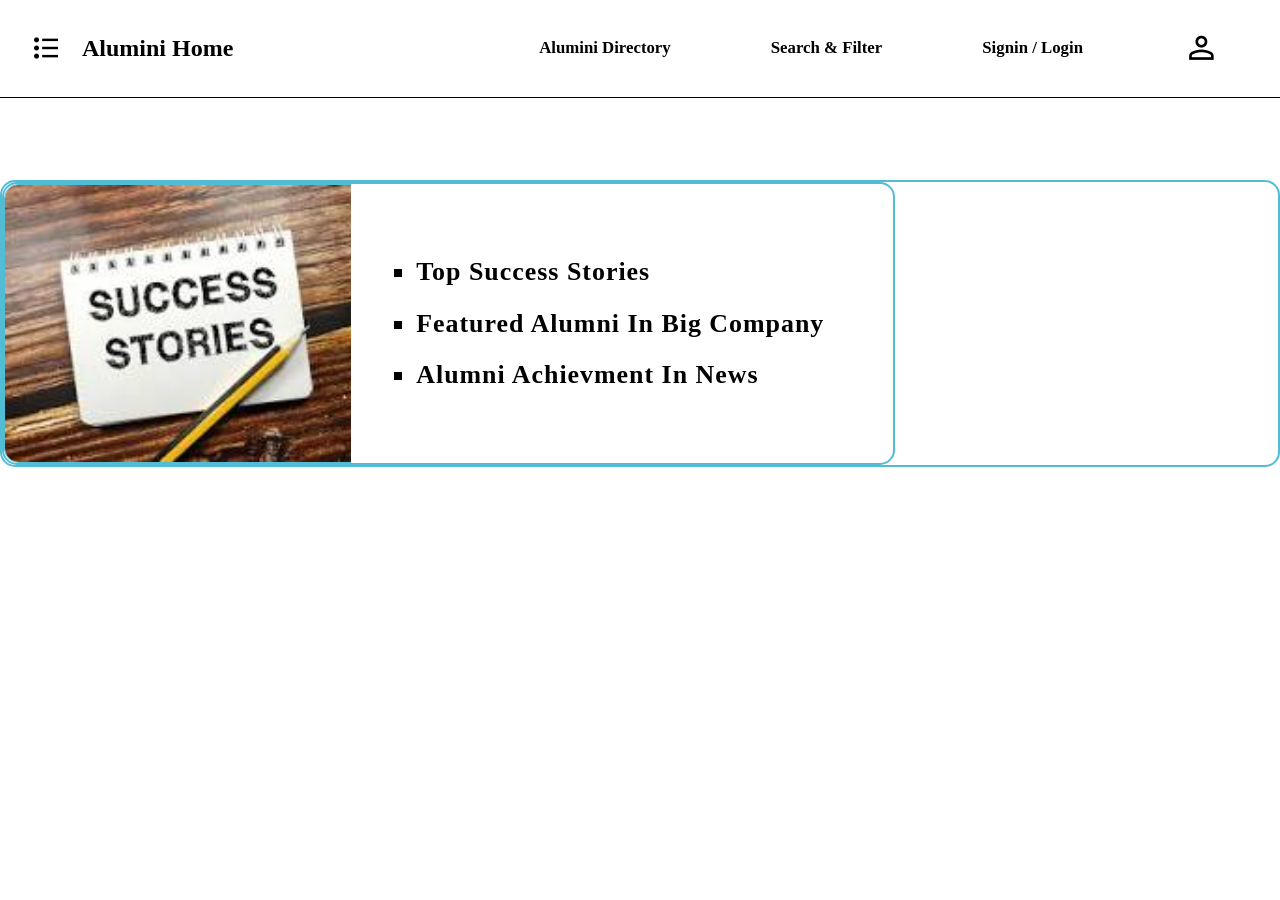
==== Alumni Page/Alumni.html @ 7acd4a12 "feat: add Alumni page with navigation bar and responsive design" ====
<!DOCTYPE html>
<html lang="en">
<head>
    <meta charset="UTF-8">
    <meta name="viewport" content="width=device-width, initial-scale=1.0">
    <title>College Management System</title>
    <link rel="stylesheet"
        href="https://fonts.googleapis.com/css2?family=Material+Symbols+Outlined:opsz,wght,FILL,GRAD@20..48,100..700,0..1,-50..200" />
    <link rel="stylesheet" href="Alumni.css">
</head>
<body>
    <!-- Navigation Bar -->
    <nav>
        <div class="navbar">
            <div id="nav-left">
                <span id="menu-icon" class="material-symbols-outlined">format_list_bulleted</span>
                <h1>Alumini Home</h1>
            </div>

            <div id="nav-right">
                <h1>Alumini Directory</h1>
                <h1>Search & Filter</h1>
                <h1>Signin / Login</h1>
                <span id="person-icon" class="material-symbols-outlined">person</span>
            </div>
        </div>
    </nav>

    <main>
        <div class="highlight-sec">
            <div class="story">
                <img src="Images/success stories.jpg" alt="success" srcset="">
                <div id="story">
                    <ul>
                        <li>Top Success Stories</li>
                        <li> Featured Alumni In Big Company</li>
                        <li>Alumni Achievment In News</li>
                    </ul>
                </div>
            </div>

            <div class="dashboard">

            </div>
        </div>
    </main>
</body>
</html>
---- Alumni Page/Alumni.css ----
* {
    margin: 0;
    padding: 0;
    box-sizing: border-box;
}

/* Navigation Bar */
.navbar {
    display: flex;
    flex-direction: row;
    align-items: center;
    justify-content: space-between;
    width: 100%;
    height: auto;
    min-height: 80px;
    padding: 20px;
    border-bottom: 1px solid black;
    flex-wrap: wrap;
    gap: 15px;
    position: fixed;
    z-index: 1000;
    top: 0;
    left: 0;
    right: 0;
    background-color: white;
}

#nav-left {
    display: flex;
    flex-direction: row;
    align-items: center;
    justify-content: center;
    gap: 15px;
}

#nav-left{
    font-size: 1rem;
}

#menu-icon {
     font-size: 2rem !important;
}

#nav-right h1:hover {
    cursor: pointer;
    color: rgb(57, 3, 252);
    transition: color 0.3s ease;
}

#person-icon:hover {
    cursor: pointer;
}

#nav-right {
    font-size: 0.7rem;
    display: flex;
    flex-direction: row;
    align-items: center;
    gap: 20px;
    flex-wrap: wrap;
}


#person-icon {
    font-size: 2.3rem !important;
}


/* Tablet Styles */
@media (min-width: 768px) {

    #nav-left {
        gap: 20px;
    }

    #nav-right {
        gap: 50px;
    }
}

/* Desktop Styles */
@media (min-width: 1024px) {
    .navbar {
        padding: 30px;
    }

    #nav-right {
        gap: 100px;
    }

    #person-icon {
        margin-right: 30px;
    }
}

.highlight-sec {
    width: 100%;
    height: auto;
    min-height: 200px;
    margin-top: 180px;
    border: 2px solid rgba(15, 161, 197, 0.712);
    border-radius: 15px;
    display: flex;
    flex-direction: row;
    align-items: center;
    justify-content: space-between;
}

.story {
    width: 70%;
    height: auto;
    min-height: 200px;
    border: 2px solid rgba(15, 161, 197, 0.712);
    border-radius: 15px;
    display: flex;
    flex-direction: row;
    align-items: center;
    /* justify-content: space-between; */
    overflow: hidden;
    gap: 20px;
}

.story img {
    width: 40%;
    height: 100%;
    min-height: 200px;
    border-top-left-radius: 15px;
    border-bottom-left-radius: 15px;
    object-fit: cover;
    border:1px solid rgba(15, 161, 197, 0.712);
    border-right:none ;
}

#story {
    width: 60%;
    height: 100%;
    padding: 20px;
    display: flex;
    flex-direction: column;
    align-items: space-between;
    justify-content: center;
    /* gap: 20px; */
}


#story li{
    line-height: 2em;
    font-size: 1.2em;
    list-style-type:square ;
    margin-left: 20px;
    font-weight: bold;
    letter-spacing: 1px;
}

/* Large Desktop (1400px and above) */
@media (min-width: 1400px) {
    .highlight-sec {
        min-height: 300px;
        margin-top: 200px;
    }
    
    .story {
        min-height: 300px;
    }
    
    .story img {
        min-height: 300px;
    }
    
    #story {
        padding: 30px;
        gap: 15px;
        font-size: 1.5em;
    }
}

/* Desktop (1200px to 1399px) */
@media (min-width: 1200px) and (max-width: 1399px) {
    .highlight-sec {
        min-height: 250px;
    }
    
    .story {
        min-height: 250px;
    }
    
    .story img {
        min-height: 250px;
    }
    
    #story {
        padding: 25px;
        gap: 12px;
        font-size: 1.35em;
    }
}

/* Tablet (769px to 1199px) */
@media (min-width: 769px) and (max-width: 1199px) {
    .highlight-sec {
        margin-top: 180px;
    }
    
    .story {
        width: 85%;
    }
    
    #story {
        font-size: 1.1em;
    }
}

/* Tablet (768px and below) */
@media (max-width: 768px) {
    .highlight-sec {
        margin-top: 180px;
        flex-direction: column;
        padding: 15px;
    }
    
    .story {
        width: 100%;
        min-height: 300px;
        flex-direction: column;
    }
    
    .story img {
        width: 100%;
        height: 200px;
        min-height: 200px;
        border-radius: 15px 15px 0 0;
        border-bottom-left-radius: 0;
    }
    
    #story {
        width: 100%;
        padding: 15px;
        align-items: center;
        text-align: center;
        font-size: 1em;
    }
}

/* Mobile (480px and below) */
@media (max-width: 480px) {
    .highlight-sec {
        margin-top: 60px;
        padding: 10px;
    }
    
    .story {
        min-height: 250px;
    }
    
    .story img {
        height: 150px;
        min-height: 150px;
    }
    
    #story {
        padding: 10px;
        font-size: 0.9em;
        gap: 8px;
    }
}
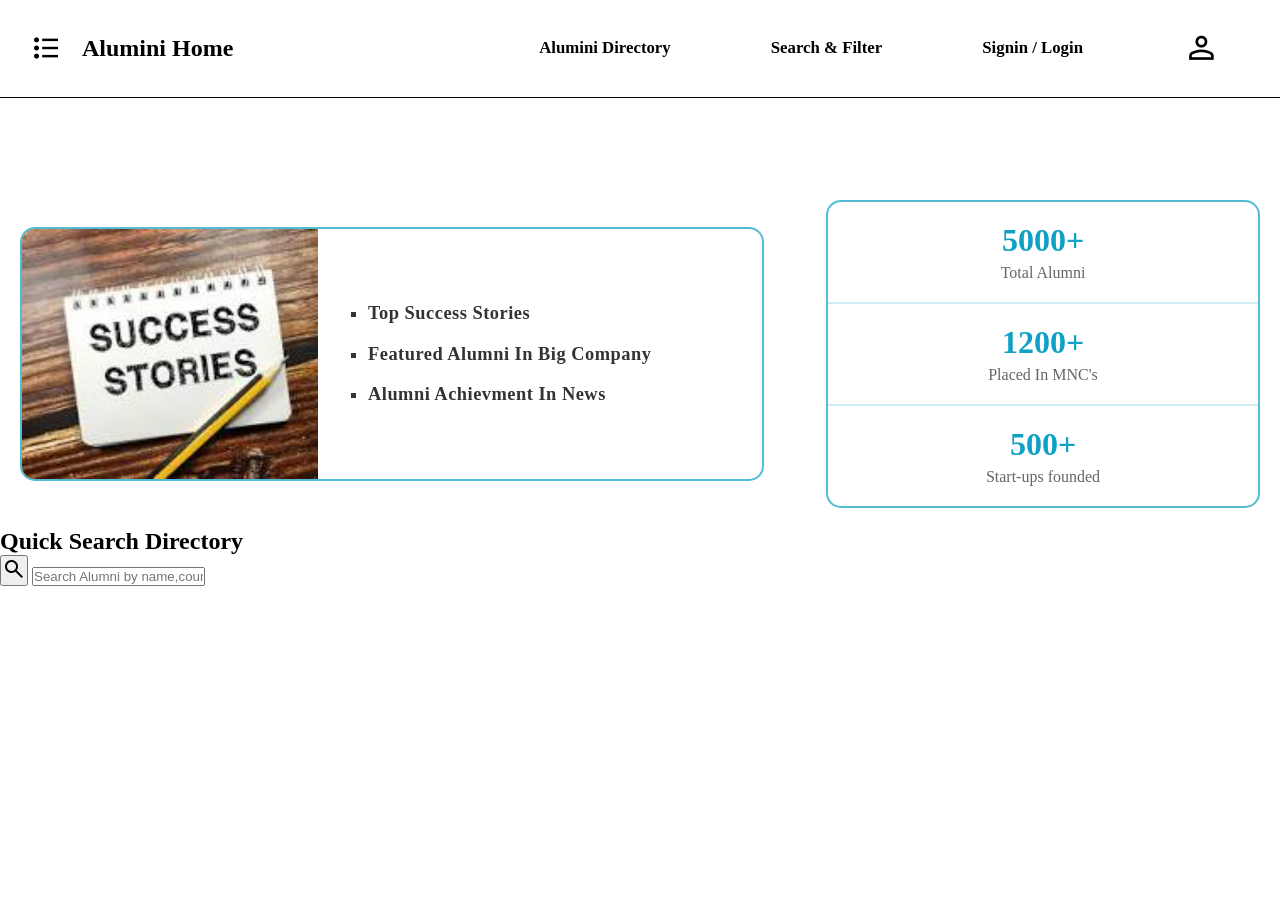
==== commit 829a9e6c: "feat: enhance Alumni page layout with new dashboard items and semantic structure" ====
--- a/Alumni Page/Alumni.html
+++ b/Alumni Page/Alumni.html
@@ -27,7 +27,7 @@
     </nav>
 
     <main>
-        <div class="highlight-sec">
+        <section class="highlight-sec">
             <div class="story">
                 <img src="Images/success stories.jpg" alt="success" srcset="">
                 <div id="story">
@@ -40,9 +40,31 @@
             </div>
 
             <div class="dashboard">
+                <div class="dash-item">
+                    <h2>5000+</h2>
+                    <p>Total Alumni</p>
+                </div>
 
+                <div class="dash-item">
+                    <h2>1200+</h2>
+                    <p>Placed In MNC's</p>
+                </div>
+
+                <div class="dash-item">
+                    <h2>500+</h2>
+                    <p>Start-ups founded</p>
+                </div>
             </div>
-        </div>
+        </section>
+
+        <section class="directory">
+            <div class="search-bar">
+            <h1>Quick Search Directory</h1>
+                <button id="search-icon"><span class="material-symbols-outlined">search</span></button>
+                <input type="text" placeholder="Search Alumni by name,cour...">
+                
+            </div>
+        </section>
     </main>
 </body>
 </html>
--- a/Alumni Page/Alumni.css
+++ b/Alumni Page/Alumni.css
@@ -98,16 +98,18 @@
     height: auto;
     min-height: 200px;
     margin-top: 180px;
-    border: 2px solid rgba(15, 161, 197, 0.712);
-    border-radius: 15px;
     display: flex;
     flex-direction: row;
     align-items: center;
     justify-content: space-between;
-}
+    gap: 20px;
+    padding: 20px;
+}
+
+
 
 .story {
-    width: 70%;
+    width: 60%;
     height: auto;
     min-height: 200px;
     border: 2px solid rgba(15, 161, 197, 0.712);
@@ -115,41 +117,92 @@
     display: flex;
     flex-direction: row;
     align-items: center;
-    /* justify-content: space-between; */
     overflow: hidden;
-    gap: 20px;
-}
+    gap: 0;
+    background: white;
+    transition: transform 0.3s ease;
+}
+
 
 .story img {
     width: 40%;
     height: 100%;
     min-height: 200px;
-    border-top-left-radius: 15px;
-    border-bottom-left-radius: 15px;
     object-fit: cover;
-    border:1px solid rgba(15, 161, 197, 0.712);
-    border-right:none ;
-}
+    border: none;
+    transition: transform 0.3s ease;
+}
+
+
 
 #story {
     width: 60%;
     height: 100%;
+    padding: 25px;
+    display: flex;
+    flex-direction: column;
+    justify-content: center;
+}
+
+
+#story li {
+    line-height: 2.2em;
+    font-size: 1.1em;
+    list-style-type: square;
+    margin-left: 20px;
+    font-weight: 600;
+    letter-spacing: 0.5px;
+    color: #333;
+    transition: color 0.3s ease, transform 0.3s ease;
+}
+
+
+.dashboard {
+    width: 35%;
+    height: auto;
+    min-height: 200px;
+    border: 2px solid rgba(15, 161, 197, 0.712);
+    border-radius: 15px;
+    display: flex;
+    flex-direction: column;
+    overflow: hidden;
+    gap: 0;
+    padding: 0;
+    background: white;
+}
+
+.dash-item {
+    flex: 1;
+    display: flex;
+    flex-direction: column;
+    align-items: center;
+    justify-content: center;
     padding: 20px;
-    display: flex;
-    flex-direction: column;
-    align-items: space-between;
-    justify-content: center;
-    /* gap: 20px; */
-}
-
-
-#story li{
-    line-height: 2em;
-    font-size: 1.2em;
-    list-style-type:square ;
-    margin-left: 20px;
+    border-bottom: 2px solid rgba(15, 161, 197, 0.2);
+    transition: all 0.3s ease;
+}
+
+.dash-item:last-child {
+    border-bottom: none;
+}
+
+
+.dash-item h2 {
+    font-size: 2em;
     font-weight: bold;
-    letter-spacing: 1px;
+    color: rgba(15, 161, 197, 1);
+    margin: 0;
+    margin-bottom: 5px;
+}
+
+
+
+.dash-item p {
+    font-size: 1em;
+    font-weight: 500;
+    color: #666;
+    margin: 0;
+    text-align: center;
 }
 
 /* Large Desktop (1400px and above) */
@@ -157,6 +210,7 @@
     .highlight-sec {
         min-height: 300px;
         margin-top: 200px;
+        gap: 25px;
     }
     
     .story {
@@ -168,9 +222,24 @@
     }
     
     #story {
-        padding: 30px;
-        gap: 15px;
-        font-size: 1.5em;
+        padding: 35px;
+    }
+    
+    #story li {
+        font-size: 1.3em;
+        line-height: 2.5em;
+    }
+    
+    .dashboard {
+        min-height: 300px;
+    }
+    
+    .dash-item h2 {
+        font-size: 2.5em;
+    }
+    
+    .dash-item p {
+        font-size: 1.1em;
     }
 }
 
@@ -178,6 +247,7 @@
 @media (min-width: 1200px) and (max-width: 1399px) {
     .highlight-sec {
         min-height: 250px;
+        gap: 20px;
     }
     
     .story {
@@ -189,77 +259,159 @@
     }
     
     #story {
-        padding: 25px;
-        gap: 12px;
-        font-size: 1.35em;
-    }
-}
-
-/* Tablet (769px to 1199px) */
-@media (min-width: 769px) and (max-width: 1199px) {
-    .highlight-sec {
-        margin-top: 180px;
-    }
-    
-    .story {
-        width: 85%;
+        padding: 30px;
+    }
+    
+    #story li {
+        font-size: 1.15em;
+    }
+    
+    .dashboard {
+        min-height: 250px;
+    }
+}
+
+/* Tablet Landscape (992px to 1199px) */
+@media (min-width: 992px) and (max-width: 1199px) {
+    .highlight-sec {
+        margin-top: 150px;
+        gap: 15px;
+    }
+    
+    .story {
+        width: 58%;
+    }
+    
+    .dashboard {
+        width: 38%;
+    }
+    
+    #story li {
+        font-size: 1em;
+        line-height: 2em;
+    }
+    
+    .dash-item h2 {
+        font-size: 2em;
+    }
+}
+
+/* Tablet Portrait (768px to 991px) */
+@media (min-width: 768px) and (max-width: 991px) {
+    .highlight-sec {
+        margin-top: 120px;
+        flex-direction: column;
+        gap: 20px;
+        padding: 20px;
+    }
+    
+    .story {
+        width: 100%;
+        min-height: 250px;
+    }
+    
+    .story img {
+        width: 35%;
+        min-height: 250px;
     }
     
     #story {
-        font-size: 1.1em;
-    }
-}
-
-/* Tablet (768px and below) */
-@media (max-width: 768px) {
-    .highlight-sec {
-        margin-top: 180px;
+        width: 65%;
+        padding: 20px;
+    }
+    
+    .dashboard {
+        width: 100%;
+        flex-direction: row;
+        min-height: auto;
+    }
+    
+    .dash-item {
+        border-bottom: none;
+        border-right: 2px solid rgba(15, 161, 197, 0.2);
+        padding: 30px 20px;
+    }
+    
+    .dash-item:last-child {
+        border-right: none;
+    }
+}
+
+/* Mobile (below 768px) */
+@media (max-width: 767px) {
+    .highlight-sec {
+        margin-top: 100px;
         flex-direction: column;
         padding: 15px;
-    }
-    
-    .story {
-        width: 100%;
-        min-height: 300px;
+        gap: 15px;
+    }
+    
+    .story {
+        width: 100%;
+        min-height: 280px;
         flex-direction: column;
     }
     
     .story img {
         width: 100%;
-        height: 200px;
-        min-height: 200px;
+        height: 180px;
+        min-height: 180px;
         border-radius: 15px 15px 0 0;
-        border-bottom-left-radius: 0;
     }
     
     #story {
         width: 100%;
-        padding: 15px;
-        align-items: center;
-        text-align: center;
+        padding: 20px;
+    }
+    
+    #story li {
         font-size: 1em;
-    }
-}
-
-/* Mobile (480px and below) */
-@media (max-width: 480px) {
+        line-height: 2em;
+    }
+    
+    .dashboard {
+        width: 100%;
+    }
+    
+    .dash-item {
+        padding: 25px;
+    }
+}
+
+/* Small Mobile (below 480px) */
+@media (max-width: 479px) {
     .highlight-sec {
         margin-top: 60px;
         padding: 10px;
     }
     
     .story {
-        min-height: 250px;
+        min-height: 240px;
     }
     
     .story img {
-        height: 150px;
-        min-height: 150px;
+        height: 140px;
+        min-height: 140px;
     }
     
     #story {
-        padding: 10px;
+        padding: 15px;
+    }
+    
+    #story li {
         font-size: 0.9em;
-        gap: 8px;
+        line-height: 1.8em;
+    }
+    
+    .dash-item {
+        padding: 18px;
+    }
+    
+    .dash-item h2 {
+        font-size: 1.8em;
+    }
+    
+    .dash-item p {
+        font-size: 0.9em;
     }
 }
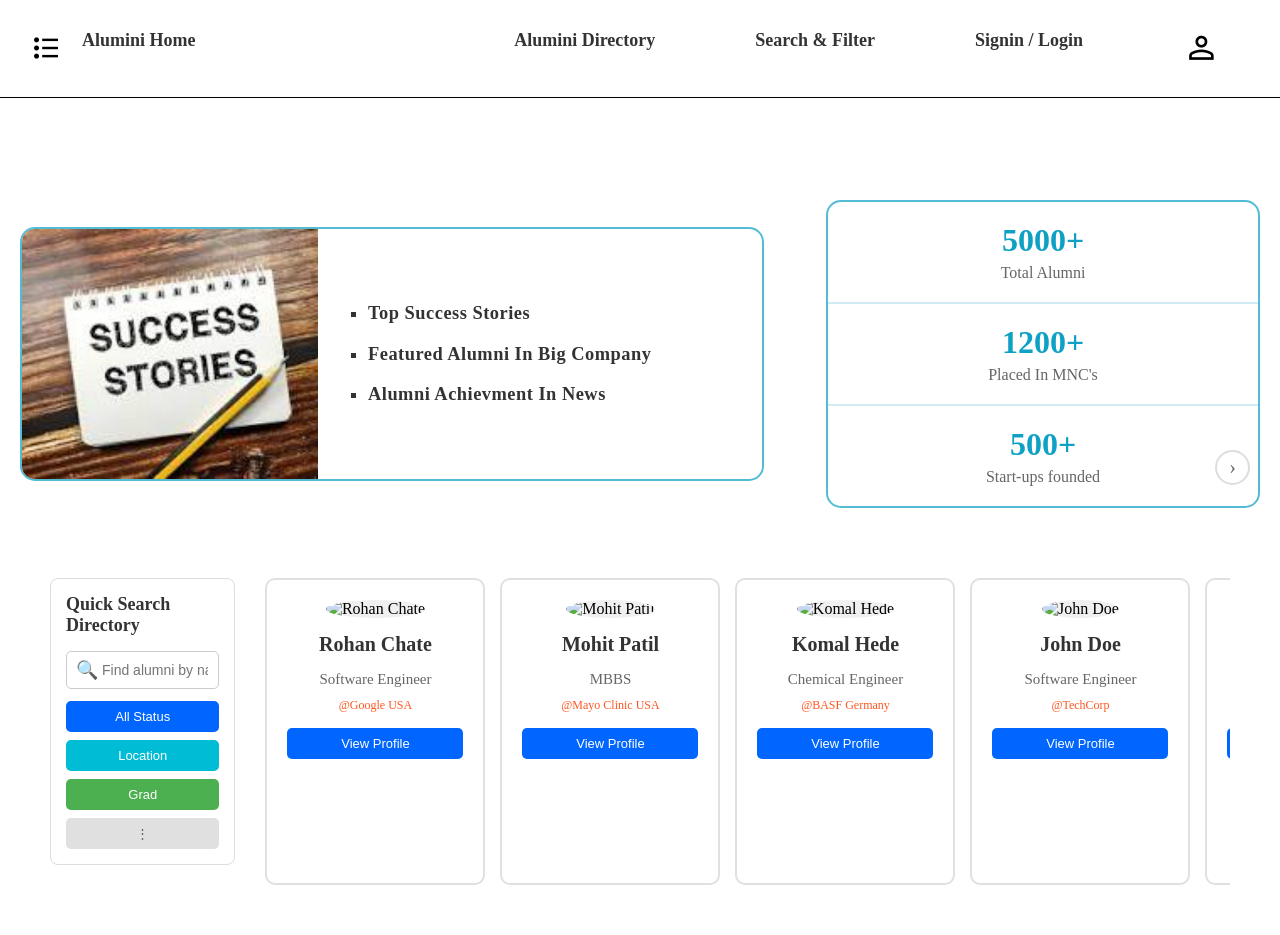
==== commit 5c5de4fc: "feat: implement search functionality and alumni cards display on the Alumni page" ====
--- a/Alumni Page/Alumni.html
+++ b/Alumni Page/Alumni.html
@@ -58,13 +58,74 @@
         </section>
 
         <section class="directory">
+        
+        <div class="search-container">
+            <h1>Quick Search Directory</h1>
             <div class="search-bar">
-            <h1>Quick Search Directory</h1>
-                <button id="search-icon"><span class="material-symbols-outlined">search</span></button>
-                <input type="text" placeholder="Search Alumni by name,cour...">
-                
+                <span class="search-icon">🔍</span>
+                <input type="text" placeholder="Find alumni by name,course...">
             </div>
-        </section>
+            
+            <div class="filter-buttons">
+                <button class="filter-btn all">All Status</button>
+                <button class="filter-btn location">Location</button>
+                <button class="filter-btn grad">Grad</button>
+                <button class="filter-btn more">⋮</button>
+            </div>
+        </div>
+
+        <div class="alumni-cards">
+            <div class="card">
+                <img src="https://i.pravatar.cc/150?img=33" alt="Rohan Chate">
+                <h2>Rohan Chate</h2>
+                <p class="role">Software Engineer</p>
+                <p class="company">@Google USA</p>
+                <button class="view-pro">View Profile</button>
+            </div>
+
+            <div class="card">
+                <img src="https://i.pravatar.cc/150?img=12" alt="Mohit Patil">
+                <h2>Mohit Patil</h2>
+                <p class="role">MBBS</p>
+                <p class="company">@Mayo Clinic USA</p>
+                <button class="view-pro">View Profile</button>
+            </div>
+
+            <div class="card">
+                <img src="https://i.pravatar.cc/150?img=47" alt="Komal Hede">
+                <h2>Komal Hede</h2>
+                <p class="role">Chemical Engineer</p>
+                <p class="company">@BASF Germany</p>
+                <button class="view-pro">View Profile</button>
+            </div>
+
+            <div class="card">
+                <img src="https://i.pravatar.cc/150?img=68" alt="John Doe">
+                <h2>John Doe</h2>
+                <p class="role">Software Engineer</p>
+                <p class="company">@TechCorp</p>
+                <button class="view-pro">View Profile</button>
+            </div>
+
+            <div class="card">
+                <img src="https://i.pravatar.cc/150?img=45" alt="Jane Smith">
+                <h2>Jane Smith</h2>
+                <p class="role">Marketing Manager</p>
+                <p class="company">@MarketInc</p>
+                <button class="view-pro">View Profile</button>
+            </div>
+
+            <div class="card">
+                <img src="https://i.pravatar.cc/150?img=15" alt="Mike Johnson">
+                <h2>Mike Johnson</h2>
+                <p class="role">Data Scientist</p>
+                <p class="company">@DataWorks</p>
+                <button class="view-pro">View Profile</button>
+            </div>
+        </div>
+
+        <div class="arrow">›</div>
+    </section>
     </main>
 </body>
 </html>
--- a/Alumni Page/Alumni.css
+++ b/Alumni Page/Alumni.css
@@ -414,4 +414,266 @@
     .dash-item p {
         font-size: 0.9em;
     }
-}+}
+
+
+        .directory {
+            max-width: 100%;
+            margin: 0 auto;
+            display: flex;
+            gap: 30px;                        
+            margin: 50px;
+            height: auto;
+        }
+
+        h1 {
+            font-size: 18px;
+            font-weight: bold;
+            margin-bottom: 15px;
+            color: #333;
+        }
+
+        .search-container {
+            background: white;
+            border: 1px solid #ddd;
+            border-radius: 8px;
+            padding: 15px;
+            margin-bottom: 20px;
+        }
+
+        .search-bar {
+            position: relative;
+            margin-bottom: 12px;
+        }
+
+        .search-bar input {
+            width: 100%;
+            padding: 10px 10px 10px 35px;
+            border: 1px solid #ccc;
+            border-radius: 5px;
+            font-size: 14px;
+        }
+
+        .search-icon {
+            position: absolute;
+            left: 10px;
+            top: 50%;
+            transform: translateY(-50%);
+            font-size: 18px;
+            color: #666;
+        }
+
+        .filter-buttons {
+            display: flex;
+            flex-direction:column;
+            gap: 8px;
+        }
+
+        .filter-btn {
+            padding: 8px 16px;
+            border: none;
+            border-radius: 5px;
+            font-size: 13px;
+            cursor: pointer;
+        }
+
+        .filter-btn.all {
+            background: #0066ff;
+            color: white;
+        }
+
+        .filter-btn.location {
+            background: #00bcd4;
+            color: white;
+        }
+
+        .filter-btn.grad {
+            background: #4caf50;
+            color: white;
+        }
+
+        .filter-btn.more {
+            background: #e0e0e0;
+            color: #666;
+            padding: 8px 12px;
+        }
+
+        .alumni-cards {
+            display: flex;
+            gap: 15px;
+            overflow-x: auto;
+        }
+
+        .card {
+            min-width: 220px;
+            background: white;
+            border: 2px solid #e0e0e0;
+            border-radius: 10px;
+            padding: 20px;
+            text-align: center;
+        }
+
+        .card img {
+            width: 100px;
+            height: 100px;
+            border-radius: 50%;
+            margin-bottom: 15px;
+            background: #f0f0f0;
+        }
+
+        .card h2 {
+            font-size: 20px;
+            font-weight: bold;
+            color: #333;
+            margin-bottom: 15px;
+        }
+
+        .card .role {
+            font-size: 15px;
+            color: #666;
+            margin-bottom: 10px;
+        }
+
+        .card .company {
+            font-size: 12px;
+            color: #ff5722;
+            margin-bottom: 15px;
+        }
+
+        .view-pro {
+            width: 100%;
+            padding: 8px;
+            background: #0066ff;
+            color: white;
+            border: none;
+            border-radius: 5px;
+            font-size: 13px;
+            cursor: pointer;
+        }
+
+        .arrow {
+            position: fixed;
+            right: 30px;
+            top: 50%;
+            background: white;
+            border: 2px solid #ddd;
+            border-radius: 50%;
+            width: 35px;
+            height: 35px;
+            display: flex;
+            align-items: center;
+            justify-content: center;
+            font-size: 20px;
+            color: #666;
+            cursor: pointer;
+        }
+
+        @media (max-width: 768px) {
+            body {
+                padding: 15px;
+            }
+
+            h1 {
+                font-size: 16px;
+            }
+
+            .search-container {
+                padding: 12px;
+            }
+
+            .search-bar input {
+                font-size: 13px;
+                padding: 8px 8px 8px 32px;
+            }
+
+            .filter-buttons {
+                flex-wrap: wrap;
+            }
+
+            .filter-btn {
+                padding: 7px 12px;
+                font-size: 12px;
+            }
+
+            .alumni-cards {
+                gap: 12px;
+            }
+
+            .card {
+                min-width: 180px;
+                padding: 15px;
+            }
+
+            .card img {
+                width: 70px;
+                height: 70px;
+            }
+
+            .card h2 {
+                font-size: 14px;
+            }
+
+            .card .role {
+                font-size: 12px;
+            }
+
+            .card .company {
+                font-size: 11px;
+            }
+
+            .view-pro {
+                font-size: 12px;
+                padding: 7px;
+            }
+
+            .arrow {
+                width: 30px;
+                height: 30px;
+                right: 15px;
+                font-size: 18px;
+            }
+        }
+
+        @media (max-width: 480px) {
+            body {
+                padding: 10px;
+            }
+
+            h1 {
+                font-size: 15px;
+                margin-bottom: 12px;
+            }
+
+            .search-container {
+                padding: 10px;
+            }
+
+            .filter-btn {
+                padding: 6px 10px;
+                font-size: 11px;
+            }
+
+            .card {
+                min-width: 160px;
+                padding: 12px;
+            }
+
+            .card img {
+                width: 60px;
+                height: 60px;
+                margin-bottom: 10px;
+            }
+
+            .card h2 {
+                font-size: 13px;
+            }
+
+            .card .role {
+                font-size: 11px;
+            }
+
+            .card .company {
+                font-size: 10px;
+                margin-bottom: 12px;
+            }
+        }
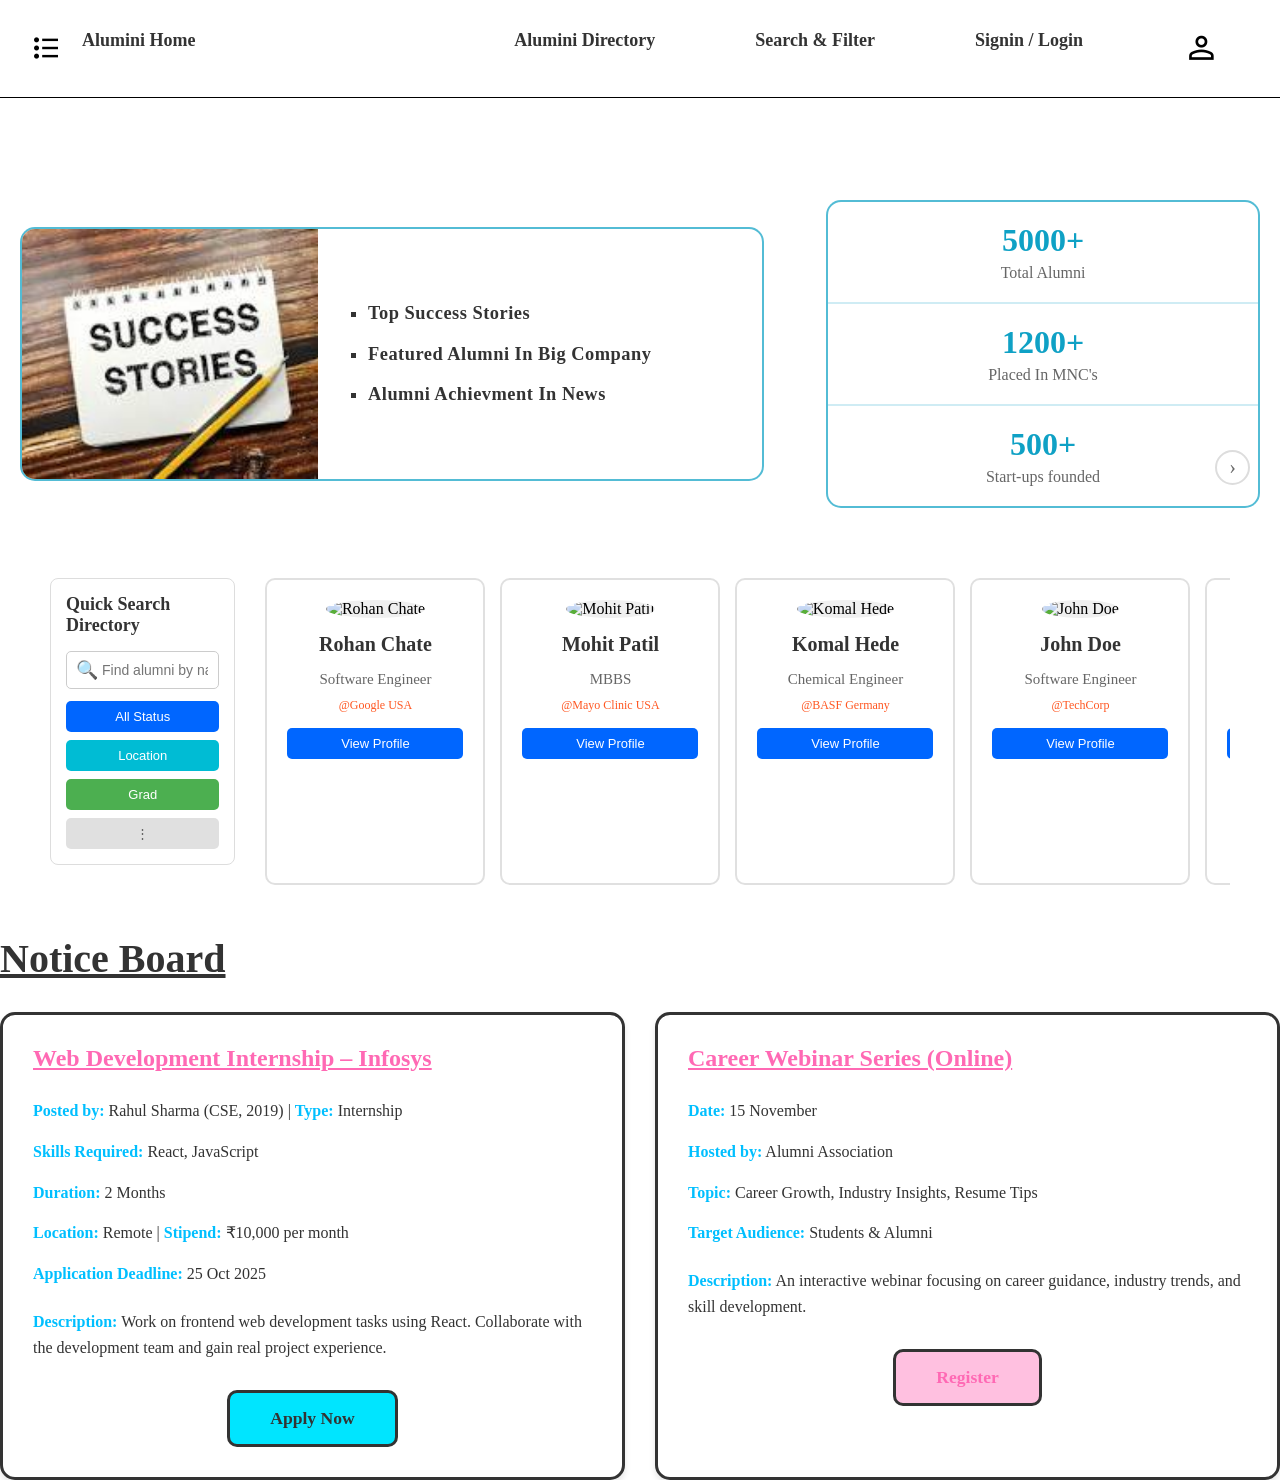
==== commit 6266f9a5: "feat: add notice board section with internship and webinar cards to Alumni page" ====
--- a/Alumni Page/Alumni.html
+++ b/Alumni Page/Alumni.html
@@ -126,6 +126,93 @@
 
         <div class="arrow">›</div>
     </section>
+
+     <section class="container">
+        <h1>Notice Board</h1>
+        
+        <div class="notice-grid">
+            <!-- Internship Card -->
+            <div class="notice-card">
+                <h2 class="notice-title">Web Development Internship – Infosys</h2>
+                
+                <div class="notice-details">
+                    <div class="detail-row">
+                        <span class="label">Posted by:</span> 
+                        <span class="value">Rahul Sharma (CSE, 2019) | </span>
+                        <span class="label">Type:</span> 
+                        <span class="value">Internship</span>
+                    </div>
+                    
+                    <div class="detail-row">
+                        <span class="label">Skills Required:</span> 
+                        <span class="value">React, JavaScript</span>
+                    </div>
+                    
+                    <div class="detail-row">
+                        <span class="label">Duration:</span> 
+                        <span class="value">2 Months</span>
+                    </div>
+                    
+                    <div class="detail-row">
+                        <span class="label">Location:</span> 
+                        <span class="value">Remote | </span>
+                        <span class="label">Stipend:</span> 
+                        <span class="value">₹10,000 per month</span>
+                    </div>
+                    
+                    <div class="detail-row">
+                        <span class="label">Application Deadline:</span> 
+                        <span class="value">25 Oct 2025</span>
+                    </div>
+                    
+                    <div class="description">
+                        <span class="label">Description:</span> 
+                        <span class="value">Work on frontend web development tasks using React. Collaborate with the development team and gain real project experience.</span>
+                    </div>
+                </div>
+                
+                <div class="btn-container">
+                    <a href="#" class="btn btn-primary">Apply Now</a>
+                </div>
+            </div>
+
+            <!-- Webinar Card -->
+            <div class="notice-card">
+                <h2 class="notice-title">Career Webinar Series (Online)</h2>
+                
+                <div class="notice-details">
+                    <div class="detail-row">
+                        <span class="label">Date:</span> 
+                        <span class="value">15 November</span>
+                    </div>
+                    
+                    <div class="detail-row">
+                        <span class="label">Hosted by:</span> 
+                        <span class="value">Alumni Association</span>
+                    </div>
+                    
+                    <div class="detail-row">
+                        <span class="label">Topic:</span> 
+                        <span class="value">Career Growth, Industry Insights, Resume Tips</span>
+                    </div>
+                    
+                    <div class="detail-row">
+                        <span class="label">Target Audience:</span> 
+                        <span class="value">Students & Alumni</span>
+                    </div>
+                    
+                    <div class="description">
+                        <span class="label">Description:</span> 
+                        <span class="value">An interactive webinar focusing on career guidance, industry trends, and skill development.</span>
+                    </div>
+                </div>
+                
+                <div class="btn-container">
+                    <a href="#" class="btn btn-secondary">Register</a>
+                </div>
+            </div>
+        </div>
+    </section>
     </main>
 </body>
 </html>
--- a/Alumni Page/Alumni.css
+++ b/Alumni Page/Alumni.css
@@ -33,12 +33,12 @@
     gap: 15px;
 }
 
-#nav-left{
+#nav-left {
     font-size: 1rem;
 }
 
 #menu-icon {
-     font-size: 2rem !important;
+    font-size: 2rem !important;
 }
 
 #nav-right h1:hover {
@@ -212,32 +212,32 @@
         margin-top: 200px;
         gap: 25px;
     }
-    
+
     .story {
         min-height: 300px;
     }
-    
+
     .story img {
         min-height: 300px;
     }
-    
+
     #story {
         padding: 35px;
     }
-    
+
     #story li {
         font-size: 1.3em;
         line-height: 2.5em;
     }
-    
+
     .dashboard {
         min-height: 300px;
     }
-    
+
     .dash-item h2 {
         font-size: 2.5em;
     }
-    
+
     .dash-item p {
         font-size: 1.1em;
     }
@@ -249,23 +249,23 @@
         min-height: 250px;
         gap: 20px;
     }
-    
+
     .story {
         min-height: 250px;
     }
-    
+
     .story img {
         min-height: 250px;
     }
-    
+
     #story {
         padding: 30px;
     }
-    
+
     #story li {
         font-size: 1.15em;
     }
-    
+
     .dashboard {
         min-height: 250px;
     }
@@ -277,20 +277,20 @@
         margin-top: 150px;
         gap: 15px;
     }
-    
+
     .story {
         width: 58%;
     }
-    
+
     .dashboard {
         width: 38%;
     }
-    
+
     #story li {
         font-size: 1em;
         line-height: 2em;
     }
-    
+
     .dash-item h2 {
         font-size: 2em;
     }
@@ -304,34 +304,34 @@
         gap: 20px;
         padding: 20px;
     }
-    
+
     .story {
         width: 100%;
         min-height: 250px;
     }
-    
+
     .story img {
         width: 35%;
         min-height: 250px;
     }
-    
+
     #story {
         width: 65%;
         padding: 20px;
     }
-    
+
     .dashboard {
         width: 100%;
         flex-direction: row;
         min-height: auto;
     }
-    
+
     .dash-item {
         border-bottom: none;
         border-right: 2px solid rgba(15, 161, 197, 0.2);
         padding: 30px 20px;
     }
-    
+
     .dash-item:last-child {
         border-right: none;
     }
@@ -345,34 +345,34 @@
         padding: 15px;
         gap: 15px;
     }
-    
+
     .story {
         width: 100%;
         min-height: 280px;
         flex-direction: column;
     }
-    
+
     .story img {
         width: 100%;
         height: 180px;
         min-height: 180px;
         border-radius: 15px 15px 0 0;
     }
-    
+
     #story {
         width: 100%;
         padding: 20px;
     }
-    
+
     #story li {
         font-size: 1em;
         line-height: 2em;
     }
-    
+
     .dashboard {
         width: 100%;
     }
-    
+
     .dash-item {
         padding: 25px;
     }
@@ -384,296 +384,447 @@
         margin-top: 60px;
         padding: 10px;
     }
-    
+
     .story {
         min-height: 240px;
     }
-    
+
     .story img {
         height: 140px;
         min-height: 140px;
     }
-    
+
     #story {
         padding: 15px;
     }
-    
+
     #story li {
         font-size: 0.9em;
         line-height: 1.8em;
     }
-    
+
     .dash-item {
         padding: 18px;
     }
-    
+
     .dash-item h2 {
         font-size: 1.8em;
     }
-    
+
     .dash-item p {
         font-size: 0.9em;
     }
 }
 
 
-        .directory {
-            max-width: 100%;
-            margin: 0 auto;
-            display: flex;
-            gap: 30px;                        
-            margin: 50px;
-            height: auto;
-        }
-
-        h1 {
-            font-size: 18px;
-            font-weight: bold;
-            margin-bottom: 15px;
-            color: #333;
-        }
-
-        .search-container {
-            background: white;
-            border: 1px solid #ddd;
-            border-radius: 8px;
-            padding: 15px;
-            margin-bottom: 20px;
-        }
-
-        .search-bar {
-            position: relative;
-            margin-bottom: 12px;
-        }
-
-        .search-bar input {
-            width: 100%;
-            padding: 10px 10px 10px 35px;
-            border: 1px solid #ccc;
-            border-radius: 5px;
-            font-size: 14px;
-        }
-
-        .search-icon {
-            position: absolute;
-            left: 10px;
-            top: 50%;
-            transform: translateY(-50%);
-            font-size: 18px;
-            color: #666;
-        }
-
-        .filter-buttons {
-            display: flex;
-            flex-direction:column;
-            gap: 8px;
-        }
-
-        .filter-btn {
-            padding: 8px 16px;
-            border: none;
-            border-radius: 5px;
-            font-size: 13px;
-            cursor: pointer;
-        }
-
-        .filter-btn.all {
-            background: #0066ff;
-            color: white;
-        }
-
-        .filter-btn.location {
-            background: #00bcd4;
-            color: white;
-        }
-
-        .filter-btn.grad {
-            background: #4caf50;
-            color: white;
-        }
-
-        .filter-btn.more {
-            background: #e0e0e0;
-            color: #666;
-            padding: 8px 12px;
-        }
-
-        .alumni-cards {
-            display: flex;
-            gap: 15px;
-            overflow-x: auto;
-        }
-
-        .card {
-            min-width: 220px;
-            background: white;
-            border: 2px solid #e0e0e0;
-            border-radius: 10px;
-            padding: 20px;
-            text-align: center;
-        }
-
-        .card img {
-            width: 100px;
-            height: 100px;
-            border-radius: 50%;
-            margin-bottom: 15px;
-            background: #f0f0f0;
-        }
-
-        .card h2 {
-            font-size: 20px;
-            font-weight: bold;
-            color: #333;
-            margin-bottom: 15px;
-        }
-
-        .card .role {
-            font-size: 15px;
-            color: #666;
-            margin-bottom: 10px;
-        }
-
-        .card .company {
-            font-size: 12px;
-            color: #ff5722;
-            margin-bottom: 15px;
-        }
-
-        .view-pro {
-            width: 100%;
-            padding: 8px;
-            background: #0066ff;
-            color: white;
-            border: none;
-            border-radius: 5px;
-            font-size: 13px;
-            cursor: pointer;
-        }
-
-        .arrow {
-            position: fixed;
-            right: 30px;
-            top: 50%;
-            background: white;
-            border: 2px solid #ddd;
-            border-radius: 50%;
-            width: 35px;
-            height: 35px;
-            display: flex;
-            align-items: center;
-            justify-content: center;
-            font-size: 20px;
-            color: #666;
-            cursor: pointer;
-        }
-
-        @media (max-width: 768px) {
-            body {
-                padding: 15px;
-            }
-
-            h1 {
-                font-size: 16px;
-            }
-
-            .search-container {
-                padding: 12px;
-            }
-
-            .search-bar input {
-                font-size: 13px;
-                padding: 8px 8px 8px 32px;
-            }
-
-            .filter-buttons {
-                flex-wrap: wrap;
-            }
-
-            .filter-btn {
-                padding: 7px 12px;
-                font-size: 12px;
-            }
-
-            .alumni-cards {
-                gap: 12px;
-            }
-
-            .card {
-                min-width: 180px;
-                padding: 15px;
-            }
-
-            .card img {
-                width: 70px;
-                height: 70px;
-            }
-
-            .card h2 {
-                font-size: 14px;
-            }
-
-            .card .role {
-                font-size: 12px;
-            }
-
-            .card .company {
-                font-size: 11px;
-            }
-
-            .view-pro {
-                font-size: 12px;
-                padding: 7px;
-            }
-
-            .arrow {
-                width: 30px;
-                height: 30px;
-                right: 15px;
-                font-size: 18px;
-            }
-        }
-
-        @media (max-width: 480px) {
-            body {
-                padding: 10px;
-            }
-
-            h1 {
-                font-size: 15px;
-                margin-bottom: 12px;
-            }
-
-            .search-container {
-                padding: 10px;
-            }
-
-            .filter-btn {
-                padding: 6px 10px;
-                font-size: 11px;
-            }
-
-            .card {
-                min-width: 160px;
-                padding: 12px;
-            }
-
-            .card img {
-                width: 60px;
-                height: 60px;
-                margin-bottom: 10px;
-            }
-
-            .card h2 {
-                font-size: 13px;
-            }
-
-            .card .role {
-                font-size: 11px;
-            }
-
-            .card .company {
-                font-size: 10px;
-                margin-bottom: 12px;
-            }
-        }+.directory {
+    max-width: 100%;
+    margin: 0 auto;
+    display: flex;
+    gap: 30px;
+    margin: 50px;
+    height: auto;
+}
+
+h1 {
+    font-size: 18px;
+    font-weight: bold;
+    margin-bottom: 15px;
+    color: #333;
+}
+
+.search-container {
+    background: white;
+    border: 1px solid #ddd;
+    border-radius: 8px;
+    padding: 15px;
+    margin-bottom: 20px;
+}
+
+.search-bar {
+    position: relative;
+    margin-bottom: 12px;
+}
+
+.search-bar input {
+    width: 100%;
+    padding: 10px 10px 10px 35px;
+    border: 1px solid #ccc;
+    border-radius: 5px;
+    font-size: 14px;
+}
+
+.search-icon {
+    position: absolute;
+    left: 10px;
+    top: 50%;
+    transform: translateY(-50%);
+    font-size: 18px;
+    color: #666;
+}
+
+.filter-buttons {
+    display: flex;
+    flex-direction: column;
+    gap: 8px;
+}
+
+.filter-btn {
+    padding: 8px 16px;
+    border: none;
+    border-radius: 5px;
+    font-size: 13px;
+    cursor: pointer;
+}
+
+.filter-btn.all {
+    background: #0066ff;
+    color: white;
+}
+
+.filter-btn.location {
+    background: #00bcd4;
+    color: white;
+}
+
+.filter-btn.grad {
+    background: #4caf50;
+    color: white;
+}
+
+.filter-btn.more {
+    background: #e0e0e0;
+    color: #666;
+    padding: 8px 12px;
+}
+
+.alumni-cards {
+    display: flex;
+    gap: 15px;
+    overflow-x: auto;
+}
+
+.card {
+    min-width: 220px;
+    background: white;
+    border: 2px solid #e0e0e0;
+    border-radius: 10px;
+    padding: 20px;
+    text-align: center;
+}
+
+.card img {
+    width: 100px;
+    height: 100px;
+    border-radius: 50%;
+    margin-bottom: 15px;
+    background: #f0f0f0;
+}
+
+.card h2 {
+    font-size: 20px;
+    font-weight: bold;
+    color: #333;
+    margin-bottom: 15px;
+}
+
+.card .role {
+    font-size: 15px;
+    color: #666;
+    margin-bottom: 10px;
+}
+
+.card .company {
+    font-size: 12px;
+    color: #ff5722;
+    margin-bottom: 15px;
+}
+
+.view-pro {
+    width: 100%;
+    padding: 8px;
+    background: #0066ff;
+    color: white;
+    border: none;
+    border-radius: 5px;
+    font-size: 13px;
+    cursor: pointer;
+}
+
+.arrow {
+    position: fixed;
+    right: 30px;
+    top: 50%;
+    background: white;
+    border: 2px solid #ddd;
+    border-radius: 50%;
+    width: 35px;
+    height: 35px;
+    display: flex;
+    align-items: center;
+    justify-content: center;
+    font-size: 20px;
+    color: #666;
+    cursor: pointer;
+}
+
+@media (max-width: 768px) {
+    body {
+        padding: 15px;
+    }
+
+    h1 {
+        font-size: 16px;
+    }
+
+    .search-container {
+        padding: 12px;
+    }
+
+    .search-bar input {
+        font-size: 13px;
+        padding: 8px 8px 8px 32px;
+    }
+
+    .filter-buttons {
+        flex-wrap: wrap;
+    }
+
+    .filter-btn {
+        padding: 7px 12px;
+        font-size: 12px;
+    }
+
+    .alumni-cards {
+        gap: 12px;
+    }
+
+    .card {
+        min-width: 180px;
+        padding: 15px;
+    }
+
+    .card img {
+        width: 70px;
+        height: 70px;
+    }
+
+    .card h2 {
+        font-size: 14px;
+    }
+
+    .card .role {
+        font-size: 12px;
+    }
+
+    .card .company {
+        font-size: 11px;
+    }
+
+    .view-pro {
+        font-size: 12px;
+        padding: 7px;
+    }
+
+    .arrow {
+        width: 30px;
+        height: 30px;
+        right: 15px;
+        font-size: 18px;
+    }
+}
+
+@media (max-width: 480px) {
+    body {
+        padding: 10px;
+    }
+
+    h1 {
+        font-size: 15px;
+        margin-bottom: 12px;
+    }
+
+    .search-container {
+        padding: 10px;
+    }
+
+    .filter-btn {
+        padding: 6px 10px;
+        font-size: 11px;
+    }
+
+    .card {
+        min-width: 160px;
+        padding: 12px;
+    }
+
+    .card img {
+        width: 60px;
+        height: 60px;
+        margin-bottom: 10px;
+    }
+
+    .card h2 {
+        font-size: 13px;
+    }
+
+    .card .role {
+        font-size: 11px;
+    }
+
+    .card .company {
+        font-size: 10px;
+        margin-bottom: 12px;
+    }
+}
+
+.container {
+    max-width: 1400px;
+    margin: 0 auto;
+}
+
+.container h1 {
+    font-size: 2.5rem;
+    margin-bottom: 30px;
+    color: #333;
+    text-decoration: underline;
+}
+
+.notice-grid {
+    display: grid;
+    grid-template-columns: repeat(auto-fit, minmax(320px, 1fr));
+    gap: 30px;
+}
+
+.notice-card {
+    background: white;
+    border: 3px solid #333;
+    border-radius: 15px;
+    padding: 30px;
+    box-shadow: 0 4px 6px rgba(0, 0, 0, 0.1);
+    transition: transform 0.3s ease;
+}
+
+.notice-card:hover {
+    transform: translateY(-5px);
+    box-shadow: 0 6px 12px rgba(0, 0, 0, 0.15);
+}
+
+.notice-title {
+    color: #ff69b4;
+    font-size: 1.5rem;
+    font-weight: 600;
+    margin-bottom: 25px;
+    text-decoration: underline;
+}
+
+.notice-details {
+    line-height: 1.8;
+    color: #333;
+}
+
+.detail-row {
+    margin-bottom: 12px;
+    font-size: 1rem;
+}
+
+.label {
+    color: #00bfff;
+    font-weight: 700;
+}
+
+.value {
+    color: #333;
+}
+
+.description {
+    margin-top: 20px;
+    line-height: 1.6;
+}
+
+.btn-container {
+    text-align: center;
+    margin-top: 30px;
+}
+
+.btn {
+    display: inline-block;
+    padding: 15px 40px;
+    font-size: 1.1rem;
+    font-weight: 600;
+    border: 3px solid #333;
+    border-radius: 10px;
+    cursor: pointer;
+    transition: all 0.3s ease;
+    text-decoration: none;
+    color: #333;
+}
+
+.btn-primary {
+    background-color: #00e5ff;
+}
+
+.btn-primary:hover {
+    background-color: #00bfff;
+    transform: scale(1.05);
+}
+
+.btn-secondary {
+    background-color: #ffc0e0;
+    color: #ff69b4;
+}
+
+.btn-secondary:hover {
+    background-color: #ffb0d0;
+    transform: scale(1.05);
+}
+
+@media (max-width: 768px) {
+    h1 {
+        font-size: 2rem;
+    }
+
+    .notice-grid {
+        grid-template-columns: 1fr;
+    }
+
+    .notice-card {
+        padding: 20px;
+    }
+
+    .notice-title {
+        font-size: 1.3rem;
+    }
+
+    .detail-row {
+        font-size: 0.95rem;
+    }
+
+    .btn {
+        padding: 12px 30px;
+        font-size: 1rem;
+    }
+}
+
+@media (max-width: 480px) {
+    body {
+        padding: 10px;
+    }
+
+    h1 {
+        font-size: 1.7rem;
+        margin-bottom: 20px;
+    }
+
+    .notice-card {
+        padding: 15px;
+    }
+
+    .notice-title {
+        font-size: 1.1rem;
+    }
+
+    .detail-row {
+        font-size: 0.9rem;
+    }
+}
